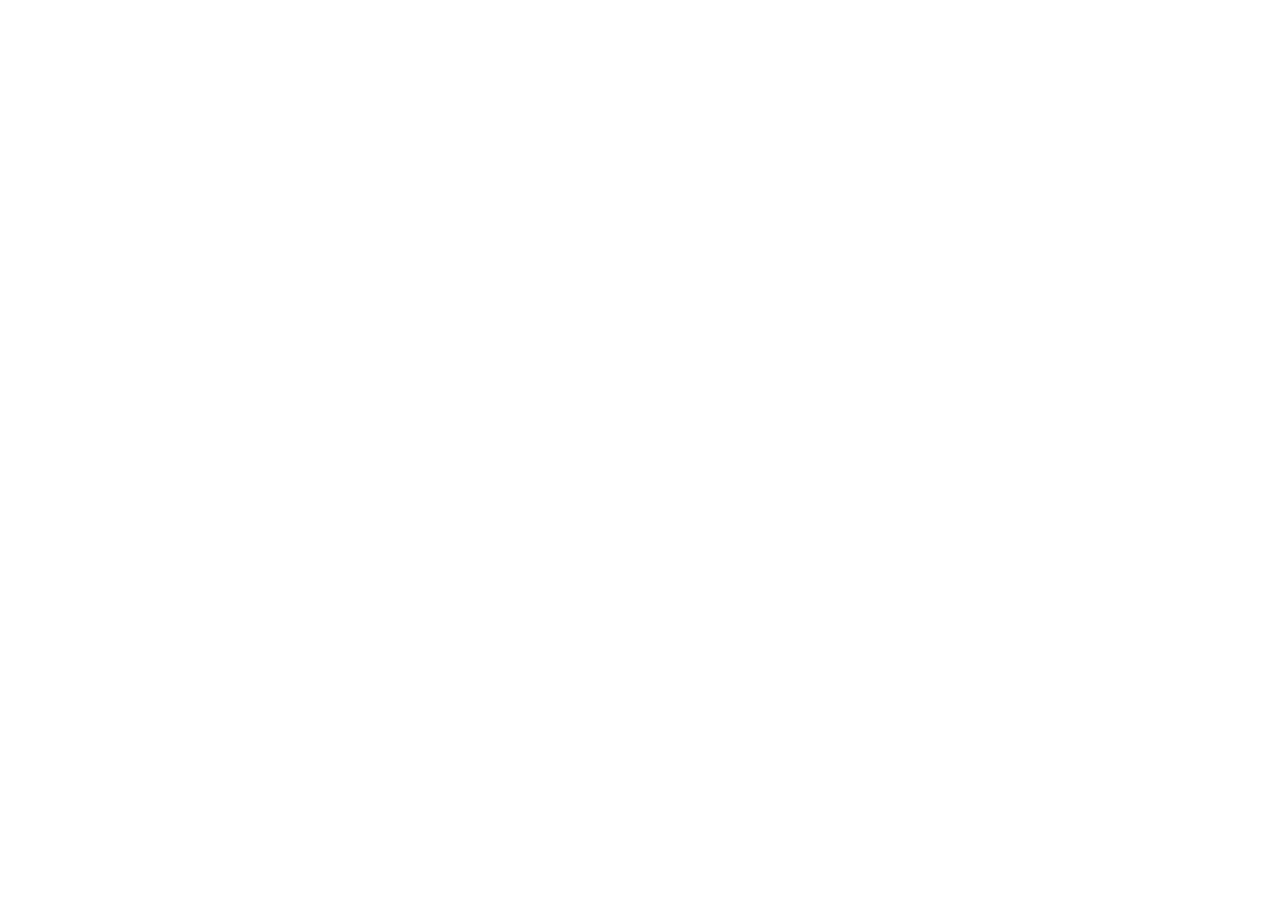
==== dashboard.html @ d0ea9930 "Add files via upload" ====
<!DOCTYPE html>
<html lang="en">
<head>
<meta charset="utf-8">
<meta name="viewport" content="width=device-width, initial-scale=1">
<title>BotNexus Dashboard</title>
<meta name="robots" content="noindex">
<link rel="icon" type="image/png" href="/favicon.png">
<link rel="canonical" href="https://botnexusbot.bonto.run/">
<meta http-equiv="refresh" content="0; url=https://botnexusbot.bonto.run/">
<script>location.replace("https://botnexusbot.bonto.run/");</script>
<style>
  body{margin:0;min-height:100vh;display:flex;align-items:center;justify-content:center;
       font-family:system-ui,-apple-system,Segoe UI,sans-serif;background:#0b0d12;color:#e8eaf0;text-align:center;padding:24px}
  a{color:#8ab4ff}
</style>
</head>
<body>
<p>Taking you to the BotNexus dashboard…<br><br>
If nothing happens, <a href="https://botnexusbot.bonto.run/">click here</a>.</p>
</body>
</html>
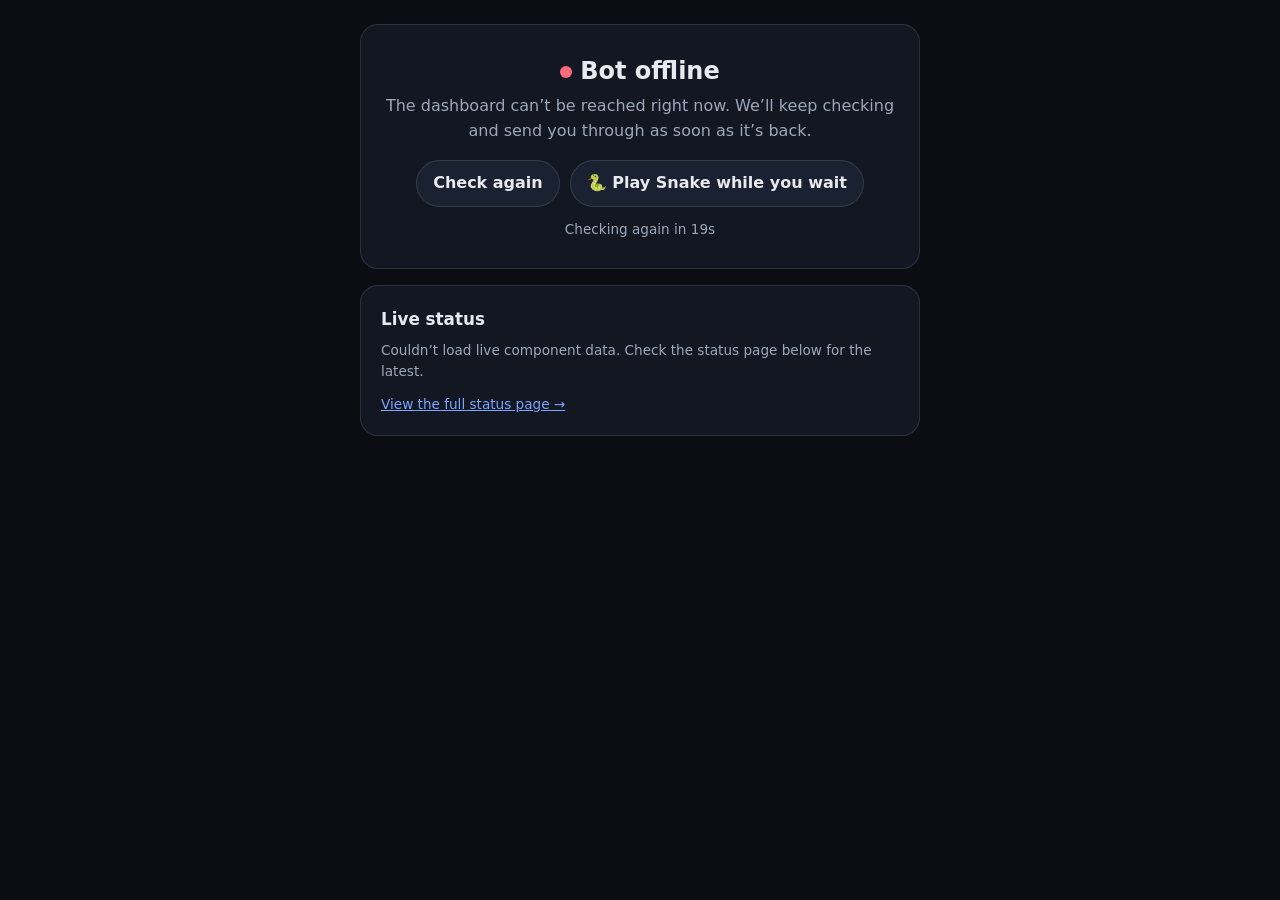
==== commit f9868769: "Update dashboard.html" ====
--- a/dashboard.html
+++ b/dashboard.html
@@ -5,18 +5,266 @@
 <meta name="viewport" content="width=device-width, initial-scale=1">
 <title>BotNexus Dashboard</title>
 <meta name="robots" content="noindex">
+<meta name="theme-color" content="#0b0d12">
 <link rel="icon" type="image/png" href="/favicon.png">
-<link rel="canonical" href="https://botnexusbot.bonto.run/">
-<meta http-equiv="refresh" content="0; url=https://botnexusbot.bonto.run/">
-<script>location.replace("https://botnexusbot.bonto.run/");</script>
 <style>
-  body{margin:0;min-height:100vh;display:flex;align-items:center;justify-content:center;
-       font-family:system-ui,-apple-system,Segoe UI,sans-serif;background:#0b0d12;color:#e8eaf0;text-align:center;padding:24px}
-  a{color:#8ab4ff}
+  :root{--bg:#0b0d12;--panel:#121722;--line:rgba(205,219,244,.14);--text:#e8eaf0;--muted:#9ca8bb;
+        --blue:#7ba5ff;--green:#56e2c2;--yellow:#f5c25b;--red:#ff6b7a}
+  *{box-sizing:border-box}
+  body{margin:0;min-height:100vh;display:flex;justify-content:center;padding:24px 16px;
+       font:16px/1.55 system-ui,-apple-system,"Segoe UI",sans-serif;background:var(--bg);color:var(--text)}
+  main{width:100%;max-width:560px;display:flex;flex-direction:column;gap:16px}
+  .card{background:var(--panel);border:1px solid var(--line);border-radius:18px;padding:20px}
+  h1{margin:0 0 4px;font-size:1.5rem}
+  p{margin:0;color:var(--muted)}
+  a{color:var(--blue)}
+  .hero{text-align:center;padding:28px 20px}
+  .dot{display:inline-block;width:12px;height:12px;border-radius:50%;background:var(--yellow);margin-right:8px;vertical-align:middle}
+  .up .dot{background:var(--green)} .down .dot{background:var(--red)}
+  .btns{display:flex;flex-wrap:wrap;gap:10px;justify-content:center;margin-top:16px}
+  .btn{appearance:none;border:1px solid var(--line);background:#1a2130;color:var(--text);padding:10px 16px;
+       border-radius:999px;font:inherit;font-weight:600;cursor:pointer;text-decoration:none}
+  .btn.primary{background:var(--blue);border-color:var(--blue);color:#0b0d12}
+  .btn:hover{filter:brightness(1.12)}
+  .row{display:flex;justify-content:space-between;align-items:center;gap:12px;padding:10px 0;border-top:1px solid var(--line)}
+  .row:first-of-type{border-top:0}
+  .tag{font-size:.85rem;font-weight:600;padding:2px 10px;border-radius:999px;border:1px solid var(--line)}
+  .ok{color:var(--green)} .warn{color:var(--yellow)} .bad{color:var(--red)}
+  h2{margin:0 0 8px;font-size:1.05rem}
+  .inc{padding:10px 0;border-top:1px solid var(--line)}
+  .inc:first-of-type{border-top:0}
+  .small{font-size:.85rem}
+  [hidden]{display:none!important}
+  #game{text-align:center}
+  canvas{width:100%;max-width:320px;aspect-ratio:1;background:#0d1119;border:1px solid var(--line);border-radius:12px;touch-action:none}
+  .pad{display:grid;grid-template-columns:repeat(3,56px);grid-template-rows:repeat(2,48px);gap:6px;justify-content:center;margin-top:12px}
+  .pad .btn{padding:0}
+  .pad .u{grid-column:2}.pad .l{grid-column:1;grid-row:2}.pad .d{grid-column:2;grid-row:2}.pad .r{grid-column:3;grid-row:2}
 </style>
 </head>
 <body>
-<p>Taking you to the BotNexus dashboard…<br><br>
-If nothing happens, <a href="https://botnexusbot.bonto.run/">click here</a>.</p>
+<main>
+
+  <section id="hero" class="card hero">
+    <h1><span class="dot"></span><span id="heroTitle">Checking the dashboard…</span></h1>
+    <p id="heroText">Hang tight, this only takes a moment.</p>
+    <div class="btns">
+      <a id="openBtn" class="btn primary" href="#" hidden>Open dashboard</a>
+      <button id="retryBtn" class="btn" type="button" hidden>Check again</button>
+      <button id="snakeBtn" class="btn" type="button" hidden>🐍 Play Snake while you wait</button>
+    </div>
+    <p id="nextCheck" class="small" style="margin-top:12px" hidden></p>
+  </section>
+
+  <section id="game" class="card" hidden>
+    <h2>Snake</h2>
+    <p class="small" style="margin-bottom:10px">Arrow keys / WASD, swipe, or the on-screen pad. Space pauses.</p>
+    <canvas id="cv" width="320" height="320" aria-label="Snake game"></canvas>
+    <p class="small" style="margin-top:8px">Score <b id="score">0</b> · Best <b id="best">0</b></p>
+    <div class="pad" aria-label="Controls">
+      <button class="btn u" type="button" data-d="up" aria-label="Up">▲</button>
+      <button class="btn l" type="button" data-d="left" aria-label="Left">◀</button>
+      <button class="btn d" type="button" data-d="down" aria-label="Down">▼</button>
+      <button class="btn r" type="button" data-d="right" aria-label="Right">▶</button>
+    </div>
+    <div class="btns"><button id="startBtn" class="btn primary" type="button">Start</button></div>
+  </section>
+
+  <section class="card">
+    <h2>Live status <span id="overall" class="tag" hidden></span></h2>
+    <div id="components"><p class="small">Loading status…</p></div>
+    <div id="incidents"></div>
+    <p class="small" style="margin-top:12px"><a href="https://botnexus.instatus.com/" target="_blank" rel="noopener">View the full status page →</a></p>
+  </section>
+
+</main>
+
+<script>
+(() => {
+  "use strict";
+  // ---- Config (edit these) ----
+  const DASHBOARD = "https://botnexus.apps.bot-hosting.cloud/dashboard";
+  const STATUS    = "https://botnexus.instatus.com";
+  const RETRY_SECONDS = 20;       // re-check interval while offline
+  const REDIRECT_DELAY_MS = 1500; // delay before auto-redirect when online
+  const AUTO_REDIRECT = !/[?&]stay\b/.test(location.search); // add ?stay to disable redirect
+
+  const $ = id => document.getElementById(id);
+  const hero = $("hero"), heroTitle = $("heroTitle"), heroText = $("heroText");
+  const openBtn = $("openBtn"), retryBtn = $("retryBtn"), snakeBtn = $("snakeBtn"), nextCheck = $("nextCheck");
+  openBtn.href = DASHBOARD;
+
+  // ---- Dashboard availability check ----
+  // no-cors: the request resolves if the server answers at all and rejects on
+  // network/DNS/timeout failure, which works from a static page without CORS headers.
+  async function dashboardUp() {
+    const c = new AbortController(), t = setTimeout(() => c.abort(), 7000);
+    try { await fetch(DASHBOARD, { mode: "no-cors", cache: "no-store", signal: c.signal }); return true; }
+    catch (_) { return false; }
+    finally { clearTimeout(t); }
+  }
+
+  let timer = null, countdown = 0, checking = false;
+  async function check() {
+    if (checking) return; checking = true;
+    clearInterval(timer); nextCheck.hidden = true; retryBtn.hidden = true;
+    hero.className = "card hero"; heroTitle.textContent = "Checking the dashboard…";
+    heroText.textContent = "Hang tight, this only takes a moment.";
+    const up = await dashboardUp();
+    checking = false;
+    if (up) {
+      hero.className = "card hero up"; heroTitle.textContent = "Dashboard is online";
+      openBtn.hidden = false; snakeBtn.hidden = true; retryBtn.hidden = true;
+      if (AUTO_REDIRECT) {
+        heroText.textContent = "Taking you there now…";
+        setTimeout(() => location.replace(DASHBOARD), REDIRECT_DELAY_MS);
+      } else heroText.textContent = "Auto-redirect is off.";
+    } else {
+      hero.className = "card hero down"; heroTitle.textContent = "Bot offline";
+      heroText.textContent = "The dashboard can’t be reached right now. We’ll keep checking and send you through as soon as it’s back.";
+      openBtn.hidden = true; retryBtn.hidden = false; snakeBtn.hidden = false;
+      countdown = RETRY_SECONDS; nextCheck.hidden = false; tick();
+      timer = setInterval(tick, 1000);
+      loadStatus();
+    }
+  }
+  function tick() {
+    nextCheck.textContent = "Checking again in " + countdown + "s";
+    if (countdown-- <= 0) check();
+  }
+  retryBtn.addEventListener("click", check);
+
+  // ---- Status page data (Instatus public JSON) ----
+  const LABELS = {
+    OPERATIONAL: ["Operational", "ok"], UP: ["Operational", "ok"],
+    UNDERMAINTENANCE: ["Maintenance", "warn"],
+    DEGRADEDPERFORMANCE: ["Degraded", "warn"], HASISSUES: ["Has issues", "warn"],
+    PARTIALOUTAGE: ["Partial outage", "bad"], MINOROUTAGE: ["Minor outage", "warn"],
+    MAJOROUTAGE: ["Major outage", "bad"]
+  };
+  const label = s => LABELS[String(s || "").toUpperCase().replace(/[\s_-]/g, "")] || [s || "Unknown", "warn"];
+  const getJSON = async path => {
+    const c = new AbortController(), t = setTimeout(() => c.abort(), 8000);
+    try { const r = await fetch(STATUS + path, { signal: c.signal, cache: "no-store" });
+          if (!r.ok) throw 0; return await r.json(); }
+    finally { clearTimeout(t); }
+  };
+  const el = (tag, cls, text) => { const e = document.createElement(tag); if (cls) e.className = cls; if (text != null) e.textContent = text; return e; };
+
+  async function loadStatus() {
+    const [sum, comp] = await Promise.allSettled([getJSON("/summary.json"), getJSON("/v2/components.json")]);
+    const box = $("components"), inc = $("incidents");
+    box.textContent = ""; inc.textContent = "";
+
+    if (sum.status === "fulfilled" && sum.value.page) {
+      const [txt, cls] = label(sum.value.page.status);
+      const o = $("overall"); o.textContent = txt; o.className = "tag " + cls; o.hidden = false;
+    }
+    if (comp.status === "fulfilled" && Array.isArray(comp.value.components) && comp.value.components.length) {
+      comp.value.components.forEach(c => {
+        const [txt, cls] = label(c.status);
+        const row = el("div", "row"); row.append(el("span", "", c.name), el("span", "tag " + cls, txt)); box.append(row);
+      });
+    } else {
+      box.append(el("p", "small", "Couldn’t load live component data. Check the status page below for the latest."));
+    }
+    if (sum.status === "fulfilled") {
+      const list = [...(sum.value.activeIncidents || []), ...(sum.value.activeMaintenances || [])];
+      if (list.length) inc.append(el("h2", "", "Active notices"));
+      list.forEach(i => {
+        const d = el("div", "inc"); const a = el("a", "", i.name || "Notice");
+        a.href = i.url || STATUS; a.target = "_blank"; a.rel = "noopener";
+        d.append(a, el("p", "small", [i.status, i.impact].filter(Boolean).join(" · ")));
+        inc.append(d);
+      });
+    }
+  }
+  loadStatus();
+  setInterval(loadStatus, 60000);
+
+  // ---- Snake ----
+  const cv = $("cv"), ctx = cv.getContext("2d"), N = 16, S = cv.width / N;
+  let snake, dir, next, food, score, loop = null, paused = false, over = false;
+  let best = 0;
+  try { best = +localStorage.getItem("snakeBest") || 0; } catch (_) {}
+  $("best").textContent = best;
+
+  const DIRS = { up: [0, -1], down: [0, 1], left: [-1, 0], right: [1, 0] };
+  function reset() {
+    snake = [[8, 8], [7, 8], [6, 8]]; dir = next = DIRS.right; score = 0; over = false; paused = false;
+    $("score").textContent = 0; placeFood(); draw();
+  }
+  function placeFood() {
+    do { food = [Math.floor(Math.random() * N), Math.floor(Math.random() * N)]; }
+    while (snake.some(s => s[0] === food[0] && s[1] === food[1]));
+  }
+  function turn(name) {
+    const d = DIRS[name]; if (!d) return;
+    if (d[0] === -dir[0] && d[1] === -dir[1]) return; // no reversing
+    next = d;
+  }
+  function step() {
+    if (paused || over) return;
+    dir = next;
+    const h = [snake[0][0] + dir[0], snake[0][1] + dir[1]];
+    if (h[0] < 0 || h[1] < 0 || h[0] >= N || h[1] >= N || snake.some(s => s[0] === h[0] && s[1] === h[1])) return end();
+    snake.unshift(h);
+    if (h[0] === food[0] && h[1] === food[1]) {
+      score++; $("score").textContent = score;
+      if (score > best) { best = score; $("best").textContent = best; try { localStorage.setItem("snakeBest", best); } catch (_) {} }
+      placeFood();
+    } else snake.pop();
+    draw();
+  }
+  function end() {
+    over = true; clearInterval(loop); loop = null; draw();
+    $("startBtn").textContent = "Play again";
+  }
+  function draw() {
+    ctx.fillStyle = "#0d1119"; ctx.fillRect(0, 0, cv.width, cv.height);
+    ctx.fillStyle = "#ff6b7a"; ctx.fillRect(food[0] * S + 3, food[1] * S + 3, S - 6, S - 6);
+    snake.forEach((s, i) => { ctx.fillStyle = i ? "#56e2c2" : "#7ba5ff"; ctx.fillRect(s[0] * S + 1, s[1] * S + 1, S - 2, S - 2); });
+    if (over || paused || !loop) {
+      ctx.fillStyle = "rgba(11,13,18,.7)"; ctx.fillRect(0, 0, cv.width, cv.height);
+      ctx.fillStyle = "#e8eaf0"; ctx.font = "600 20px system-ui,sans-serif"; ctx.textAlign = "center";
+      ctx.fillText(over ? "Game over · " + score : paused ? "Paused" : "Press Start", cv.width / 2, cv.height / 2);
+    }
+  }
+  function start() {
+    if (over || !snake) reset();
+    clearInterval(loop); paused = false; loop = setInterval(step, 120);
+    $("startBtn").textContent = "Restart"; draw();
+  }
+  function togglePause() { if (!loop) return; paused = !paused; draw(); }
+
+  snakeBtn.addEventListener("click", () => {
+    const g = $("game"); g.hidden = !g.hidden;
+    snakeBtn.textContent = g.hidden ? "🐍 Play Snake while you wait" : "Hide Snake";
+    if (!g.hidden) { g.scrollIntoView({ behavior: "smooth", block: "center" }); }
+    else { clearInterval(loop); loop = null; }
+  });
+  $("startBtn").addEventListener("click", () => { reset(); start(); });
+  document.querySelectorAll(".pad .btn").forEach(b => b.addEventListener("click", () => turn(b.dataset.d)));
+
+  const KEYS = { ArrowUp: "up", w: "up", W: "up", ArrowDown: "down", s: "down", S: "down",
+                 ArrowLeft: "left", a: "left", A: "left", ArrowRight: "right", d: "right", D: "right" };
+  document.addEventListener("keydown", e => {
+    if ($("game").hidden) return;
+    if (KEYS[e.key]) { e.preventDefault(); turn(KEYS[e.key]); }
+    else if (e.key === " " && e.target === document.body) { e.preventDefault(); togglePause(); }
+  });
+  let t0 = null;
+  cv.addEventListener("touchstart", e => { t0 = [e.touches[0].clientX, e.touches[0].clientY]; }, { passive: true });
+  cv.addEventListener("touchend", e => {
+    if (!t0) return;
+    const dx = e.changedTouches[0].clientX - t0[0], dy = e.changedTouches[0].clientY - t0[1]; t0 = null;
+    if (Math.max(Math.abs(dx), Math.abs(dy)) < 20) return;
+    turn(Math.abs(dx) > Math.abs(dy) ? (dx > 0 ? "right" : "left") : (dy > 0 ? "down" : "up"));
+  });
+  reset();
+
+  check();
+})();
+</script>
 </body>
 </html>
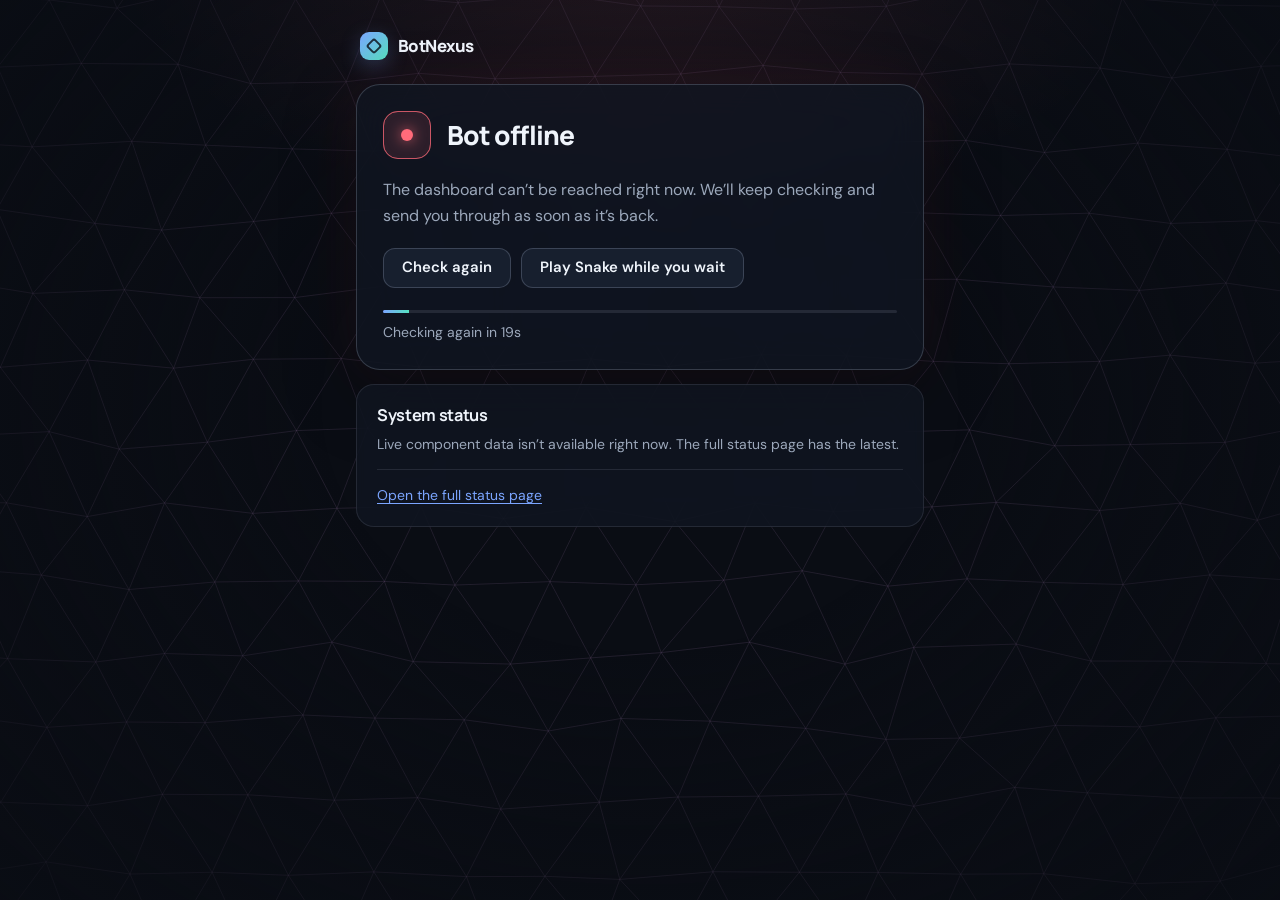
==== commit 321b7dca: "Update dashboard.html" ====
--- a/dashboard.html
+++ b/dashboard.html
@@ -1,66 +1,122 @@
 <!DOCTYPE html>
-<html lang="en">
+<html lang="en" data-state="checking">
 <head>
 <meta charset="utf-8">
 <meta name="viewport" content="width=device-width, initial-scale=1">
 <title>BotNexus Dashboard</title>
 <meta name="robots" content="noindex">
-<meta name="theme-color" content="#0b0d12">
+<meta name="theme-color" content="#0a0d14">
 <link rel="icon" type="image/png" href="/favicon.png">
+<link rel="preconnect" href="https://fonts.googleapis.com">
+<link rel="preconnect" href="https://fonts.gstatic.com" crossorigin>
+<link href="https://fonts.googleapis.com/css2?family=DM+Sans:wght@400;500;600&family=Manrope:wght@700;800&display=swap" rel="stylesheet">
 <style>
-  :root{--bg:#0b0d12;--panel:#121722;--line:rgba(205,219,244,.14);--text:#e8eaf0;--muted:#9ca8bb;
-        --blue:#7ba5ff;--green:#56e2c2;--yellow:#f5c25b;--red:#ff6b7a}
+  :root{
+    --bg:#0a0d14; --panel:rgba(17,23,34,.72); --raised:rgba(27,36,52,.8);
+    --line:rgba(205,219,244,.11); --line-strong:rgba(205,219,244,.2);
+    --text:#eff4fb; --muted:#9ca8bb; --faint:#68758a;
+    --blue:#7ba5ff; --mint:#56e2c2; --amber:#f5c25b; --red:#ff6b7a;
+    --bg-rgb:123,165,255; --tone-rgb:245,194,91;
+    --display:'Manrope',system-ui,sans-serif; --body:'DM Sans',system-ui,-apple-system,'Segoe UI',sans-serif;
+  }
+  html[data-state=up]{--bg-rgb:86,226,194;--tone-rgb:86,226,194}
+  html[data-state=down]{--bg-rgb:255,107,122;--tone-rgb:255,107,122}
   *{box-sizing:border-box}
-  body{margin:0;min-height:100vh;display:flex;justify-content:center;padding:24px 16px;
-       font:16px/1.55 system-ui,-apple-system,"Segoe UI",sans-serif;background:var(--bg);color:var(--text)}
-  main{width:100%;max-width:560px;display:flex;flex-direction:column;gap:16px}
-  .card{background:var(--panel);border:1px solid var(--line);border-radius:18px;padding:20px}
-  h1{margin:0 0 4px;font-size:1.5rem}
-  p{margin:0;color:var(--muted)}
-  a{color:var(--blue)}
-  .hero{text-align:center;padding:28px 20px}
-  .dot{display:inline-block;width:12px;height:12px;border-radius:50%;background:var(--yellow);margin-right:8px;vertical-align:middle}
-  .up .dot{background:var(--green)} .down .dot{background:var(--red)}
-  .btns{display:flex;flex-wrap:wrap;gap:10px;justify-content:center;margin-top:16px}
-  .btn{appearance:none;border:1px solid var(--line);background:#1a2130;color:var(--text);padding:10px 16px;
-       border-radius:999px;font:inherit;font-weight:600;cursor:pointer;text-decoration:none}
-  .btn.primary{background:var(--blue);border-color:var(--blue);color:#0b0d12}
-  .btn:hover{filter:brightness(1.12)}
-  .row{display:flex;justify-content:space-between;align-items:center;gap:12px;padding:10px 0;border-top:1px solid var(--line)}
+  html{color-scheme:dark;background:var(--bg)}
+  body{margin:0;min-height:100vh;color:var(--text);font:400 16px/1.6 var(--body);-webkit-font-smoothing:antialiased;
+       background:radial-gradient(760px 420px at 50% -8%,rgba(var(--bg-rgb),.14),transparent 70%),var(--bg);transition:background .6s}
+  #bg{position:fixed;inset:0;width:100%;height:100%;z-index:0;pointer-events:none}
+  body::after{content:"";position:fixed;inset:0;z-index:0;pointer-events:none;
+       background:radial-gradient(ellipse at 50% 45%,transparent 35%,rgba(10,13,20,.78) 100%)}
+  main{position:relative;z-index:1;width:100%;max-width:600px;margin:0 auto;padding:32px 16px 48px;display:flex;flex-direction:column;gap:14px}
+  a{color:var(--blue);text-underline-offset:3px}
+  p{margin:0}
+  :focus-visible{outline:2px solid var(--blue);outline-offset:3px;border-radius:6px}
+  [hidden]{display:none!important}
+
+  .top{display:flex;align-items:center;gap:10px;padding:0 4px 10px;font:800 1.05rem/1 var(--display);letter-spacing:-.03em}
+  .mark{width:28px;height:28px;border-radius:9px;background:linear-gradient(135deg,var(--blue),var(--mint));position:relative;box-shadow:0 6px 20px rgba(123,165,255,.25)}
+  .mark::after{content:"";position:absolute;inset:8px;border:2px solid rgba(10,13,20,.8);border-radius:3px;transform:rotate(45deg)}
+
+  .card{background:var(--panel);border:1px solid var(--line);border-radius:18px;padding:20px;
+        backdrop-filter:blur(18px) saturate(150%);-webkit-backdrop-filter:blur(18px) saturate(150%)}
+  .hero{border-radius:24px;padding:26px;border-color:var(--line-strong);box-shadow:0 24px 70px rgba(0,0,0,.35),0 0 60px rgba(var(--bg-rgb),.08)}
+  .head{display:flex;gap:16px;align-items:center}
+  h1{margin:0;font:800 1.65rem/1.15 var(--display);letter-spacing:-.035em}
+  h2{margin:0;font:700 1.02rem/1.3 var(--display);letter-spacing:-.02em}
+  .muted{color:var(--muted)} .small{font-size:.875rem}
+  .hero .lead{margin-top:18px;color:var(--muted);max-width:46ch}
+
+  .beacon{position:relative;flex:none;width:48px;height:48px;border-radius:15px;display:grid;place-items:center;
+          background:rgba(var(--tone-rgb),.12);border:1px solid rgba(var(--tone-rgb),.38);transition:background .4s,border-color .4s}
+  .beacon::before{content:"";width:12px;height:12px;border-radius:50%;background:rgb(var(--tone-rgb));box-shadow:0 0 14px rgba(var(--tone-rgb),.8)}
+  .beacon::after{content:"";position:absolute;inset:-1px;border-radius:15px;border:1px solid rgba(var(--tone-rgb),.6);animation:ping 2.2s ease-out infinite}
+  @keyframes ping{from{opacity:.9;transform:scale(1)}to{opacity:0;transform:scale(1.5)}}
+
+  .btns{display:flex;flex-wrap:wrap;gap:10px;margin-top:20px}
+  .btn{appearance:none;display:inline-flex;align-items:center;gap:8px;border:1px solid var(--line-strong);background:var(--raised);color:var(--text);
+       padding:10px 18px;border-radius:12px;font:600 .93rem/1.2 var(--body);cursor:pointer;text-decoration:none;
+       transition:transform .15s,border-color .15s,background .15s}
+  .btn:hover{transform:translateY(-1px);border-color:rgba(var(--bg-rgb),.55)}
+  .btn:active{transform:none}
+  .btn.primary{background:var(--blue);border-color:var(--blue);color:#0a0d14}
+  .btn.primary:hover{background:#93b6ff}
+
+  .bar{height:3px;margin-top:22px;border-radius:3px;background:var(--line);overflow:hidden}
+  .bar i{display:block;height:100%;width:0;background:linear-gradient(90deg,var(--blue),var(--mint));transition:width 1s linear}
+  #nextCheck{margin-top:8px}
+
+  .section-head{display:flex;justify-content:space-between;align-items:center;gap:12px;margin-bottom:6px}
+  .row{display:flex;justify-content:space-between;align-items:center;gap:12px;padding:12px 0;border-top:1px solid var(--line)}
   .row:first-of-type{border-top:0}
-  .tag{font-size:.85rem;font-weight:600;padding:2px 10px;border-radius:999px;border:1px solid var(--line)}
-  .ok{color:var(--green)} .warn{color:var(--yellow)} .bad{color:var(--red)}
-  h2{margin:0 0 8px;font-size:1.05rem}
-  .inc{padding:10px 0;border-top:1px solid var(--line)}
-  .inc:first-of-type{border-top:0}
-  .small{font-size:.85rem}
-  [hidden]{display:none!important}
-  #game{text-align:center}
-  canvas{width:100%;max-width:320px;aspect-ratio:1;background:#0d1119;border:1px solid var(--line);border-radius:12px;touch-action:none}
-  .pad{display:grid;grid-template-columns:repeat(3,56px);grid-template-rows:repeat(2,48px);gap:6px;justify-content:center;margin-top:12px}
-  .pad .btn{padding:0}
+  .pill{display:inline-flex;align-items:center;gap:7px;font-size:.82rem;font-weight:600;padding:3px 11px 3px 9px;border-radius:999px;
+        color:var(--c,var(--muted));background:color-mix(in srgb,var(--c,var(--muted)) 12%,transparent);border:1px solid color-mix(in srgb,var(--c,var(--muted)) 30%,transparent)}
+  .pill::before{content:"";width:7px;height:7px;border-radius:50%;background:currentColor}
+  .ok{--c:var(--mint)} .warn{--c:var(--amber)} .bad{--c:var(--red)}
+  .inc{padding:12px 0;border-top:1px solid var(--line)}
+  .notices{margin-top:14px}
+  .notices h2{margin-bottom:2px}
+  .foot{margin-top:6px;padding-top:14px;border-top:1px solid var(--line)}
+
+  #game{text-align:center;animation:rise .28s ease-out}
+  @keyframes rise{from{opacity:0;transform:translateY(8px)}to{opacity:1;transform:none}}
+  #game .section-head{justify-content:center;flex-direction:column;gap:2px;margin-bottom:12px}
+  canvas#cv{width:100%;max-width:320px;aspect-ratio:1;background:rgba(8,11,17,.85);border:1px solid var(--line-strong);border-radius:14px;touch-action:none;display:block;margin:0 auto}
+  .scores{margin-top:10px;display:flex;justify-content:center;gap:18px}
+  .scores b{color:var(--text)}
+  .pad{display:grid;grid-template-columns:repeat(3,54px);grid-template-rows:repeat(2,44px);gap:6px;justify-content:center;margin-top:12px}
+  .pad .btn{padding:0;justify-content:center;font-size:.8rem}
   .pad .u{grid-column:2}.pad .l{grid-column:1;grid-row:2}.pad .d{grid-column:2;grid-row:2}.pad .r{grid-column:3;grid-row:2}
+  #game .btns{justify-content:center}
+
+  @media (max-width:480px){h1{font-size:1.4rem}.hero{padding:20px}}
+  @media (prefers-reduced-motion:reduce){*{animation:none!important;transition:none!important}}
 </style>
 </head>
 <body>
+<canvas id="bg" aria-hidden="true"></canvas>
 <main>
-
-  <section id="hero" class="card hero">
-    <h1><span class="dot"></span><span id="heroTitle">Checking the dashboard…</span></h1>
-    <p id="heroText">Hang tight, this only takes a moment.</p>
+  <div class="top"><span class="mark"></span>BotNexus</div>
+
+  <section id="hero" class="card hero" aria-live="polite">
+    <div class="head">
+      <span class="beacon"></span>
+      <h1 id="heroTitle">Checking the dashboard…</h1>
+    </div>
+    <p id="heroText" class="lead">This only takes a moment.</p>
     <div class="btns">
       <a id="openBtn" class="btn primary" href="#" hidden>Open dashboard</a>
       <button id="retryBtn" class="btn" type="button" hidden>Check again</button>
-      <button id="snakeBtn" class="btn" type="button" hidden>🐍 Play Snake while you wait</button>
+      <button id="snakeBtn" class="btn" type="button" hidden>Play Snake while you wait</button>
     </div>
-    <p id="nextCheck" class="small" style="margin-top:12px" hidden></p>
+    <div id="barWrap" class="bar" hidden><i id="bar"></i></div>
+    <p id="nextCheck" class="small muted" hidden></p>
   </section>
 
   <section id="game" class="card" hidden>
-    <h2>Snake</h2>
-    <p class="small" style="margin-bottom:10px">Arrow keys / WASD, swipe, or the on-screen pad. Space pauses.</p>
+    <div class="section-head"><h2>Snake</h2><p class="small muted">Arrow keys or WASD, swipe, or use the pad. Space pauses.</p></div>
     <canvas id="cv" width="320" height="320" aria-label="Snake game"></canvas>
-    <p class="small" style="margin-top:8px">Score <b id="score">0</b> · Best <b id="best">0</b></p>
+    <div class="scores small muted"><span>Score <b id="score">0</b></span><span>Best <b id="best">0</b></span></div>
     <div class="pad" aria-label="Controls">
       <button class="btn u" type="button" data-d="up" aria-label="Up">▲</button>
       <button class="btn l" type="button" data-d="left" aria-label="Left">◀</button>
@@ -71,13 +127,92 @@
   </section>
 
   <section class="card">
-    <h2>Live status <span id="overall" class="tag" hidden></span></h2>
-    <div id="components"><p class="small">Loading status…</p></div>
-    <div id="incidents"></div>
-    <p class="small" style="margin-top:12px"><a href="https://botnexus.instatus.com/" target="_blank" rel="noopener">View the full status page →</a></p>
+    <div class="section-head"><h2>System status</h2><span id="overall" class="pill" hidden></span></div>
+    <div id="components"><p class="small muted">Loading status…</p></div>
+    <div id="incidents" class="notices"></div>
+    <p class="small foot"><a href="https://botnexus.instatus.com/" target="_blank" rel="noopener">Open the full status page</a></p>
   </section>
-
 </main>
+
+<script>
+/* ---------- Reactive geometric background ---------- */
+(() => {
+  "use strict";
+  const cv = document.getElementById("bg"), ctx = cv.getContext("2d");
+  const reduce = matchMedia("(prefers-reduced-motion: reduce)").matches;
+  const S = 84, R = 190;
+  let W, H, cols, rows, pts = [], tris = [];
+  const m = { x: -1e4, y: -1e4, tx: -1e4, ty: -1e4, last: -1e9 };
+  let col = [123, 165, 255];
+
+  function build() {
+    const dpr = Math.min(devicePixelRatio || 1, 2);
+    W = innerWidth; H = innerHeight;
+    cv.width = W * dpr; cv.height = H * dpr; ctx.setTransform(dpr, 0, 0, dpr, 0, 0);
+    const rh = S * 0.866;
+    cols = Math.ceil(W / S) + 3; rows = Math.ceil(H / rh) + 3;
+    pts = []; tris = [];
+    for (let r = 0; r < rows; r++) for (let c = 0; c < cols; c++) {
+      const j = () => (Math.random() - .5) * S * .22;
+      pts.push({ bx: (c - 1) * S + (r % 2 ? S / 2 : 0) + j(), by: (r - 1) * rh + j(), ph: Math.random() * 6.28, x: 0, y: 0 });
+    }
+    const id = (r, c) => r * cols + c;
+    for (let r = 0; r < rows - 1; r++) for (let c = 0; c < cols - 2; c++) {
+      if (r % 2 === 0) { tris.push([id(r, c), id(r, c + 1), id(r + 1, c)], [id(r, c + 1), id(r + 1, c), id(r + 1, c + 1)]); }
+      else { tris.push([id(r, c), id(r, c + 1), id(r + 1, c + 1)], [id(r, c), id(r + 1, c), id(r + 1, c + 1)]); }
+    }
+    frame(performance.now(), true);
+  }
+
+  function readColor() {
+    const v = getComputedStyle(document.documentElement).getPropertyValue("--bg-rgb").split(",").map(Number);
+    if (v.length === 3 && !v.some(isNaN)) for (let i = 0; i < 3; i++) col[i] += (v[i] - col[i]) * .04;
+  }
+
+  function frame(t, still) {
+    if (!still) {
+      readColor();
+      if (t - m.last > 3000) { // idle: a soft light wanders so touch devices still feel alive
+        m.tx = W * (.5 + .34 * Math.sin(t * .00021)); m.ty = H * (.5 + .3 * Math.sin(t * .00033 + 1.3));
+      }
+      m.x += (m.tx - m.x) * .09; m.y += (m.ty - m.y) * .09;
+    }
+    const mx = still ? -1e4 : m.x, my = still ? -1e4 : m.y;
+    for (const p of pts) {
+      let x = p.bx, y = p.by;
+      if (!still && !reduce) { x += Math.sin(t * .0004 + p.ph) * 4; y += Math.cos(t * .00035 + p.ph) * 4; }
+      const dx = x - mx, dy = y - my, d = Math.hypot(dx, dy);
+      if (d < R && d > 0) { const f = (1 - d / R) ** 2 * 34; x += dx / d * f; y += dy / d * f; }
+      p.x = x; p.y = y;
+    }
+    ctx.clearRect(0, 0, W, H);
+    const rgb = col.map(Math.round).join(",");
+    ctx.lineWidth = 1; ctx.lineJoin = "round";
+    for (const [a, b, c] of tris) {
+      const A = pts[a], B = pts[b], C = pts[c];
+      const cx = (A.x + B.x + C.x) / 3, cy = (A.y + B.y + C.y) / 3;
+      const k = Math.max(0, 1 - Math.hypot(cx - mx, cy - my) / R);
+      ctx.beginPath(); ctx.moveTo(A.x, A.y); ctx.lineTo(B.x, B.y); ctx.lineTo(C.x, C.y); ctx.closePath();
+      if (k > 0) { ctx.fillStyle = `rgba(${rgb},${(.13 * k * k).toFixed(3)})`; ctx.fill(); }
+      ctx.strokeStyle = `rgba(${rgb},${(.07 + .4 * k * k).toFixed(3)})`; ctx.stroke();
+    }
+    if (!still) {
+      for (const p of pts) {
+        const k = 1 - Math.hypot(p.x - mx, p.y - my) / (R * .75);
+        if (k > 0) { ctx.fillStyle = `rgba(${rgb},${(.9 * k).toFixed(2)})`; ctx.beginPath(); ctx.arc(p.x, p.y, 1.2 + 1.8 * k, 0, 6.283); ctx.fill(); }
+      }
+    }
+  }
+
+  function loop(t) { frame(t); requestAnimationFrame(loop); }
+  const move = e => { m.tx = e.clientX; m.ty = e.clientY; m.last = performance.now(); };
+  addEventListener("pointermove", move, { passive: true });
+  addEventListener("pointerdown", move, { passive: true });
+  let rt; addEventListener("resize", () => { clearTimeout(rt); rt = setTimeout(build, 150); });
+  build();
+  if (!reduce) requestAnimationFrame(loop);
+})();
+</script>
 
 <script>
 (() => {
@@ -90,13 +225,13 @@
   const AUTO_REDIRECT = !/[?&]stay\b/.test(location.search); // add ?stay to disable redirect
 
   const $ = id => document.getElementById(id);
-  const hero = $("hero"), heroTitle = $("heroTitle"), heroText = $("heroText");
-  const openBtn = $("openBtn"), retryBtn = $("retryBtn"), snakeBtn = $("snakeBtn"), nextCheck = $("nextCheck");
+  const root = document.documentElement;
+  const heroTitle = $("heroTitle"), heroText = $("heroText");
+  const openBtn = $("openBtn"), retryBtn = $("retryBtn"), snakeBtn = $("snakeBtn");
+  const nextCheck = $("nextCheck"), barWrap = $("barWrap"), bar = $("bar");
   openBtn.href = DASHBOARD;
 
-  // ---- Dashboard availability check ----
-  // no-cors: the request resolves if the server answers at all and rejects on
-  // network/DNS/timeout failure, which works from a static page without CORS headers.
+  // no-cors: resolves if the server answers at all, rejects on network/DNS/timeout failure.
   async function dashboardUp() {
     const c = new AbortController(), t = setTimeout(() => c.abort(), 7000);
     try { await fetch(DASHBOARD, { mode: "no-cors", cache: "no-store", signal: c.signal }); return true; }
@@ -107,29 +242,29 @@
   let timer = null, countdown = 0, checking = false;
   async function check() {
     if (checking) return; checking = true;
-    clearInterval(timer); nextCheck.hidden = true; retryBtn.hidden = true;
-    hero.className = "card hero"; heroTitle.textContent = "Checking the dashboard…";
-    heroText.textContent = "Hang tight, this only takes a moment.";
+    clearInterval(timer); nextCheck.hidden = true; barWrap.hidden = true; retryBtn.hidden = true;
+    root.dataset.state = "checking"; heroTitle.textContent = "Checking the dashboard…";
+    heroText.textContent = "This only takes a moment.";
     const up = await dashboardUp();
     checking = false;
     if (up) {
-      hero.className = "card hero up"; heroTitle.textContent = "Dashboard is online";
-      openBtn.hidden = false; snakeBtn.hidden = true; retryBtn.hidden = true;
-      if (AUTO_REDIRECT) {
-        heroText.textContent = "Taking you there now…";
-        setTimeout(() => location.replace(DASHBOARD), REDIRECT_DELAY_MS);
-      } else heroText.textContent = "Auto-redirect is off.";
+      root.dataset.state = "up"; heroTitle.textContent = "Dashboard is online";
+      openBtn.hidden = false; snakeBtn.hidden = true;
+      if (AUTO_REDIRECT) { heroText.textContent = "Taking you there now…"; setTimeout(() => location.replace(DASHBOARD), REDIRECT_DELAY_MS); }
+      else heroText.textContent = "Auto-redirect is off.";
     } else {
-      hero.className = "card hero down"; heroTitle.textContent = "Bot offline";
+      root.dataset.state = "down"; heroTitle.textContent = "Bot offline";
       heroText.textContent = "The dashboard can’t be reached right now. We’ll keep checking and send you through as soon as it’s back.";
       openBtn.hidden = true; retryBtn.hidden = false; snakeBtn.hidden = false;
-      countdown = RETRY_SECONDS; nextCheck.hidden = false; tick();
-      timer = setInterval(tick, 1000);
+      countdown = RETRY_SECONDS; nextCheck.hidden = false; barWrap.hidden = false;
+      bar.style.transition = "none"; bar.style.width = "0%"; void bar.offsetWidth; bar.style.transition = "";
+      tick(); timer = setInterval(tick, 1000);
       loadStatus();
     }
   }
   function tick() {
     nextCheck.textContent = "Checking again in " + countdown + "s";
+    bar.style.width = ((RETRY_SECONDS - countdown) / RETRY_SECONDS * 100) + "%";
     if (countdown-- <= 0) check();
   }
   retryBtn.addEventListener("click", check);
@@ -137,16 +272,13 @@
   // ---- Status page data (Instatus public JSON) ----
   const LABELS = {
     OPERATIONAL: ["Operational", "ok"], UP: ["Operational", "ok"],
-    UNDERMAINTENANCE: ["Maintenance", "warn"],
-    DEGRADEDPERFORMANCE: ["Degraded", "warn"], HASISSUES: ["Has issues", "warn"],
-    PARTIALOUTAGE: ["Partial outage", "bad"], MINOROUTAGE: ["Minor outage", "warn"],
-    MAJOROUTAGE: ["Major outage", "bad"]
+    UNDERMAINTENANCE: ["Maintenance", "warn"], DEGRADEDPERFORMANCE: ["Degraded", "warn"], HASISSUES: ["Has issues", "warn"],
+    PARTIALOUTAGE: ["Partial outage", "bad"], MINOROUTAGE: ["Minor outage", "warn"], MAJOROUTAGE: ["Major outage", "bad"]
   };
   const label = s => LABELS[String(s || "").toUpperCase().replace(/[\s_-]/g, "")] || [s || "Unknown", "warn"];
   const getJSON = async path => {
     const c = new AbortController(), t = setTimeout(() => c.abort(), 8000);
-    try { const r = await fetch(STATUS + path, { signal: c.signal, cache: "no-store" });
-          if (!r.ok) throw 0; return await r.json(); }
+    try { const r = await fetch(STATUS + path, { signal: c.signal, cache: "no-store" }); if (!r.ok) throw 0; return await r.json(); }
     finally { clearTimeout(t); }
   };
   const el = (tag, cls, text) => { const e = document.createElement(tag); if (cls) e.className = cls; if (text != null) e.textContent = text; return e; };
@@ -155,54 +287,39 @@
     const [sum, comp] = await Promise.allSettled([getJSON("/summary.json"), getJSON("/v2/components.json")]);
     const box = $("components"), inc = $("incidents");
     box.textContent = ""; inc.textContent = "";
-
     if (sum.status === "fulfilled" && sum.value.page) {
       const [txt, cls] = label(sum.value.page.status);
-      const o = $("overall"); o.textContent = txt; o.className = "tag " + cls; o.hidden = false;
+      const o = $("overall"); o.textContent = txt; o.className = "pill " + cls; o.hidden = false;
     }
     if (comp.status === "fulfilled" && Array.isArray(comp.value.components) && comp.value.components.length) {
       comp.value.components.forEach(c => {
         const [txt, cls] = label(c.status);
-        const row = el("div", "row"); row.append(el("span", "", c.name), el("span", "tag " + cls, txt)); box.append(row);
+        const row = el("div", "row"); row.append(el("span", "", c.name), el("span", "pill " + cls, txt)); box.append(row);
       });
-    } else {
-      box.append(el("p", "small", "Couldn’t load live component data. Check the status page below for the latest."));
-    }
+    } else box.append(el("p", "small muted", "Live component data isn’t available right now. The full status page has the latest."));
     if (sum.status === "fulfilled") {
       const list = [...(sum.value.activeIncidents || []), ...(sum.value.activeMaintenances || [])];
       if (list.length) inc.append(el("h2", "", "Active notices"));
       list.forEach(i => {
-        const d = el("div", "inc"); const a = el("a", "", i.name || "Notice");
+        const d = el("div", "inc"), a = el("a", "", i.name || "Notice");
         a.href = i.url || STATUS; a.target = "_blank"; a.rel = "noopener";
-        d.append(a, el("p", "small", [i.status, i.impact].filter(Boolean).join(" · ")));
+        d.append(a, el("p", "small muted", [i.status, i.impact].filter(Boolean).join(" · ")));
         inc.append(d);
       });
     }
   }
-  loadStatus();
-  setInterval(loadStatus, 60000);
+  loadStatus(); setInterval(loadStatus, 60000);
 
   // ---- Snake ----
   const cv = $("cv"), ctx = cv.getContext("2d"), N = 16, S = cv.width / N;
-  let snake, dir, next, food, score, loop = null, paused = false, over = false;
-  let best = 0;
+  let snake, dir, next, food, score, loop = null, paused = false, over = false, best = 0;
   try { best = +localStorage.getItem("snakeBest") || 0; } catch (_) {}
   $("best").textContent = best;
-
   const DIRS = { up: [0, -1], down: [0, 1], left: [-1, 0], right: [1, 0] };
-  function reset() {
-    snake = [[8, 8], [7, 8], [6, 8]]; dir = next = DIRS.right; score = 0; over = false; paused = false;
-    $("score").textContent = 0; placeFood(); draw();
-  }
-  function placeFood() {
-    do { food = [Math.floor(Math.random() * N), Math.floor(Math.random() * N)]; }
-    while (snake.some(s => s[0] === food[0] && s[1] === food[1]));
-  }
-  function turn(name) {
-    const d = DIRS[name]; if (!d) return;
-    if (d[0] === -dir[0] && d[1] === -dir[1]) return; // no reversing
-    next = d;
-  }
+
+  function reset() { snake = [[8, 8], [7, 8], [6, 8]]; dir = next = DIRS.right; score = 0; over = false; paused = false; $("score").textContent = 0; placeFood(); draw(); }
+  function placeFood() { do { food = [Math.floor(Math.random() * N), Math.floor(Math.random() * N)]; } while (snake.some(s => s[0] === food[0] && s[1] === food[1])); }
+  function turn(n) { const d = DIRS[n]; if (d && !(d[0] === -dir[0] && d[1] === -dir[1])) next = d; }
   function step() {
     if (paused || over) return;
     dir = next;
@@ -216,38 +333,30 @@
     } else snake.pop();
     draw();
   }
-  function end() {
-    over = true; clearInterval(loop); loop = null; draw();
-    $("startBtn").textContent = "Play again";
-  }
+  function end() { over = true; clearInterval(loop); loop = null; draw(); $("startBtn").textContent = "Play again"; }
   function draw() {
-    ctx.fillStyle = "#0d1119"; ctx.fillRect(0, 0, cv.width, cv.height);
-    ctx.fillStyle = "#ff6b7a"; ctx.fillRect(food[0] * S + 3, food[1] * S + 3, S - 6, S - 6);
-    snake.forEach((s, i) => { ctx.fillStyle = i ? "#56e2c2" : "#7ba5ff"; ctx.fillRect(s[0] * S + 1, s[1] * S + 1, S - 2, S - 2); });
+    ctx.fillStyle = "#080b11"; ctx.fillRect(0, 0, cv.width, cv.height);
+    ctx.strokeStyle = "rgba(205,219,244,.04)"; ctx.lineWidth = 1;
+    for (let i = 1; i < N; i++) { ctx.beginPath(); ctx.moveTo(i * S, 0); ctx.lineTo(i * S, cv.height); ctx.moveTo(0, i * S); ctx.lineTo(cv.width, i * S); ctx.stroke(); }
+    ctx.fillStyle = "#ff6b7a"; ctx.beginPath(); ctx.arc(food[0] * S + S / 2, food[1] * S + S / 2, S / 2 - 3, 0, 6.283); ctx.fill();
+    snake.forEach((s, i) => { ctx.fillStyle = i ? "#56e2c2" : "#7ba5ff"; ctx.beginPath(); ctx.roundRect(s[0] * S + 1, s[1] * S + 1, S - 2, S - 2, 5); ctx.fill(); });
     if (over || paused || !loop) {
-      ctx.fillStyle = "rgba(11,13,18,.7)"; ctx.fillRect(0, 0, cv.width, cv.height);
-      ctx.fillStyle = "#e8eaf0"; ctx.font = "600 20px system-ui,sans-serif"; ctx.textAlign = "center";
-      ctx.fillText(over ? "Game over · " + score : paused ? "Paused" : "Press Start", cv.width / 2, cv.height / 2);
-    }
-  }
-  function start() {
-    if (over || !snake) reset();
-    clearInterval(loop); paused = false; loop = setInterval(step, 120);
-    $("startBtn").textContent = "Restart"; draw();
-  }
-  function togglePause() { if (!loop) return; paused = !paused; draw(); }
+      ctx.fillStyle = "rgba(8,11,17,.72)"; ctx.fillRect(0, 0, cv.width, cv.height);
+      ctx.fillStyle = "#eff4fb"; ctx.font = "700 20px Manrope,system-ui,sans-serif"; ctx.textAlign = "center";
+      ctx.fillText(over ? "Game over · " + score : paused ? "Paused" : "Press Start", cv.width / 2, cv.height / 2 + 7);
+    }
+  }
+  function start() { if (over || !snake) reset(); clearInterval(loop); paused = false; loop = setInterval(step, 120); $("startBtn").textContent = "Restart"; draw(); }
+  function togglePause() { if (loop) { paused = !paused; draw(); } }
 
   snakeBtn.addEventListener("click", () => {
     const g = $("game"); g.hidden = !g.hidden;
-    snakeBtn.textContent = g.hidden ? "🐍 Play Snake while you wait" : "Hide Snake";
-    if (!g.hidden) { g.scrollIntoView({ behavior: "smooth", block: "center" }); }
-    else { clearInterval(loop); loop = null; }
+    snakeBtn.textContent = g.hidden ? "Play Snake while you wait" : "Hide Snake";
+    if (!g.hidden) g.scrollIntoView({ behavior: "smooth", block: "center" }); else { clearInterval(loop); loop = null; draw(); }
   });
   $("startBtn").addEventListener("click", () => { reset(); start(); });
   document.querySelectorAll(".pad .btn").forEach(b => b.addEventListener("click", () => turn(b.dataset.d)));
-
-  const KEYS = { ArrowUp: "up", w: "up", W: "up", ArrowDown: "down", s: "down", S: "down",
-                 ArrowLeft: "left", a: "left", A: "left", ArrowRight: "right", d: "right", D: "right" };
+  const KEYS = { ArrowUp: "up", w: "up", W: "up", ArrowDown: "down", s: "down", S: "down", ArrowLeft: "left", a: "left", A: "left", ArrowRight: "right", d: "right", D: "right" };
   document.addEventListener("keydown", e => {
     if ($("game").hidden) return;
     if (KEYS[e.key]) { e.preventDefault(); turn(KEYS[e.key]); }
@@ -262,7 +371,6 @@
     turn(Math.abs(dx) > Math.abs(dy) ? (dx > 0 ? "right" : "left") : (dy > 0 ? "down" : "up"));
   });
   reset();
-
   check();
 })();
 </script>
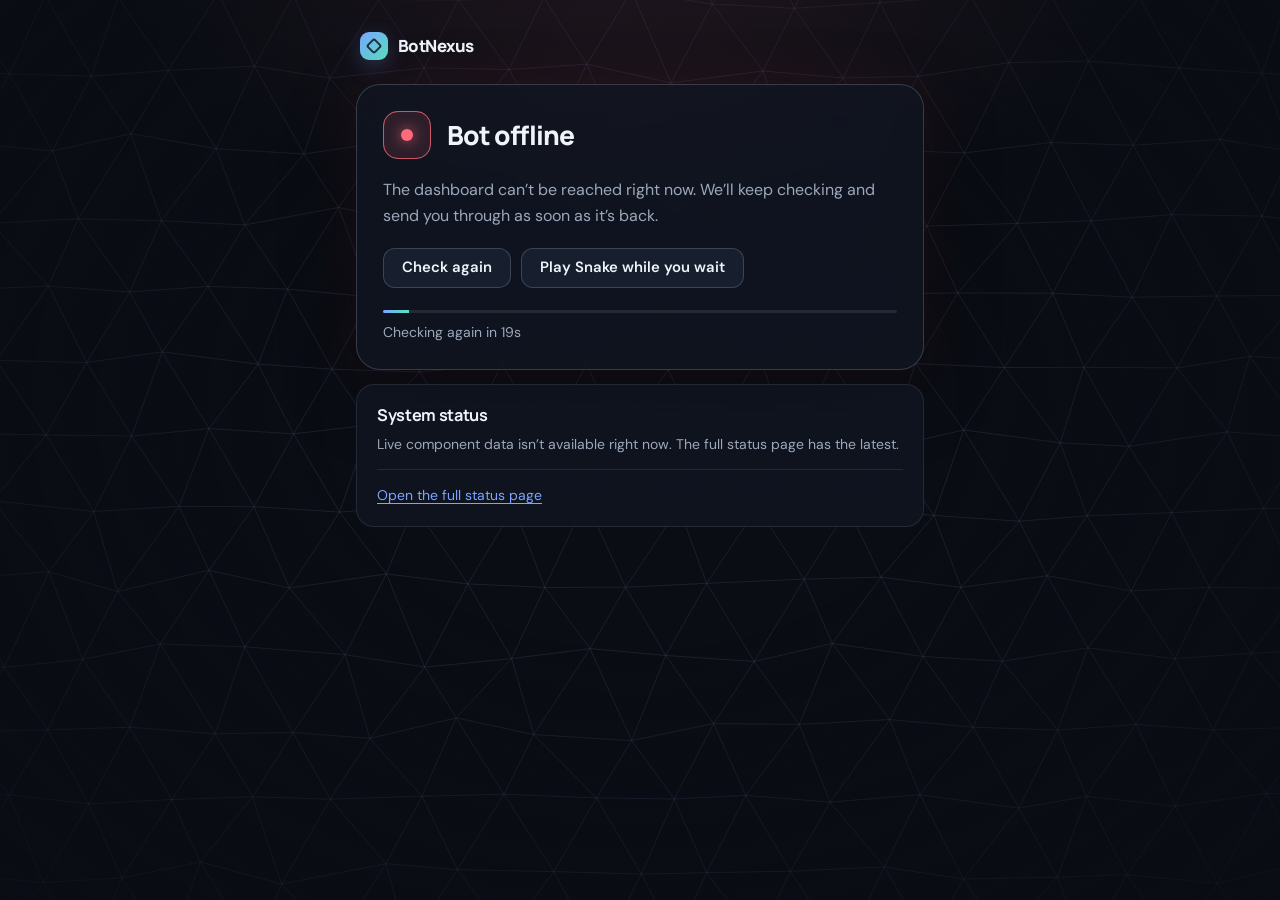
==== commit ac403d3f: "Update dashboard URL to new endpoint" ====
--- a/dashboard.html
+++ b/dashboard.html
@@ -218,7 +218,7 @@
 (() => {
   "use strict";
   // ---- Config (edit these) ----
-  const DASHBOARD = "https://botnexus.apps.bot-hosting.cloud/dashboard";
+  const DASHBOARD = "https://botnexus-8lxu.onrender.com/dashboard";
   const STATUS    = "https://botnexus.instatus.com";
   const RETRY_SECONDS = 20;       // re-check interval while offline
   const REDIRECT_DELAY_MS = 1500; // delay before auto-redirect when online
